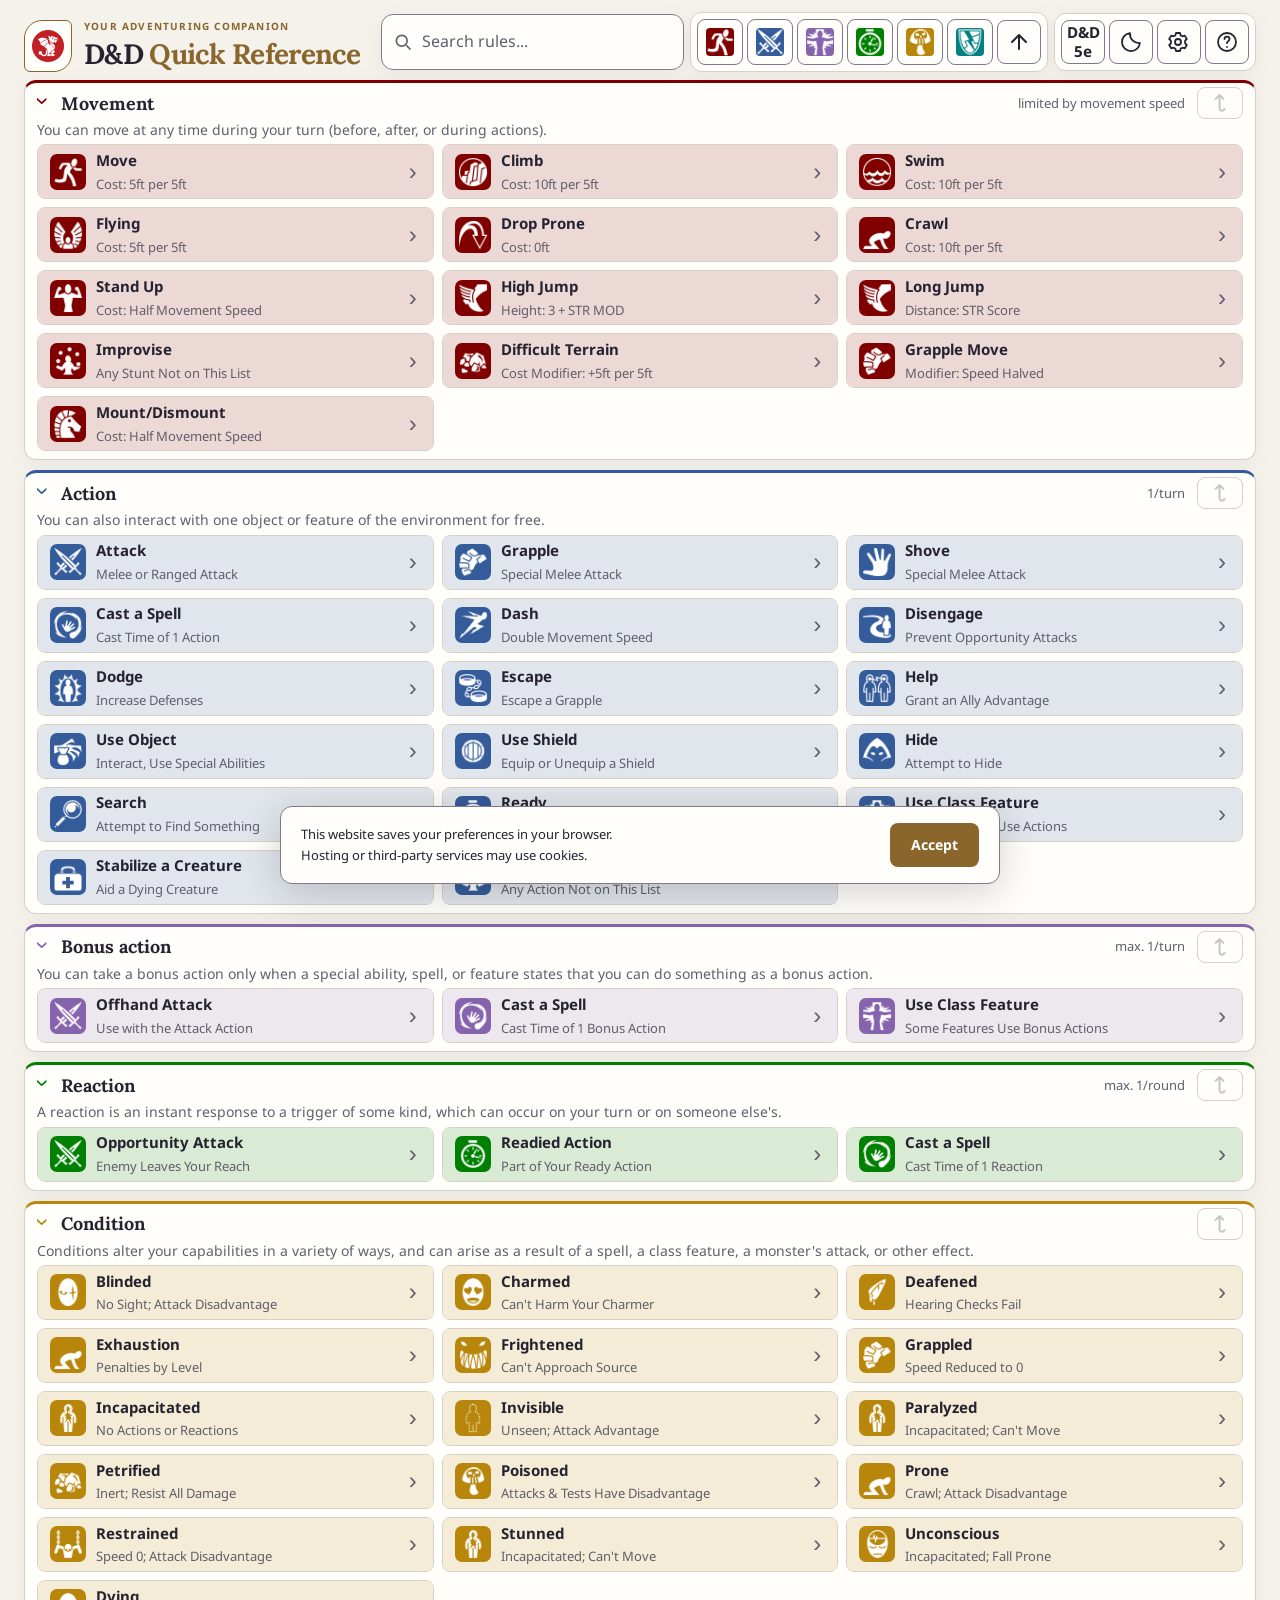
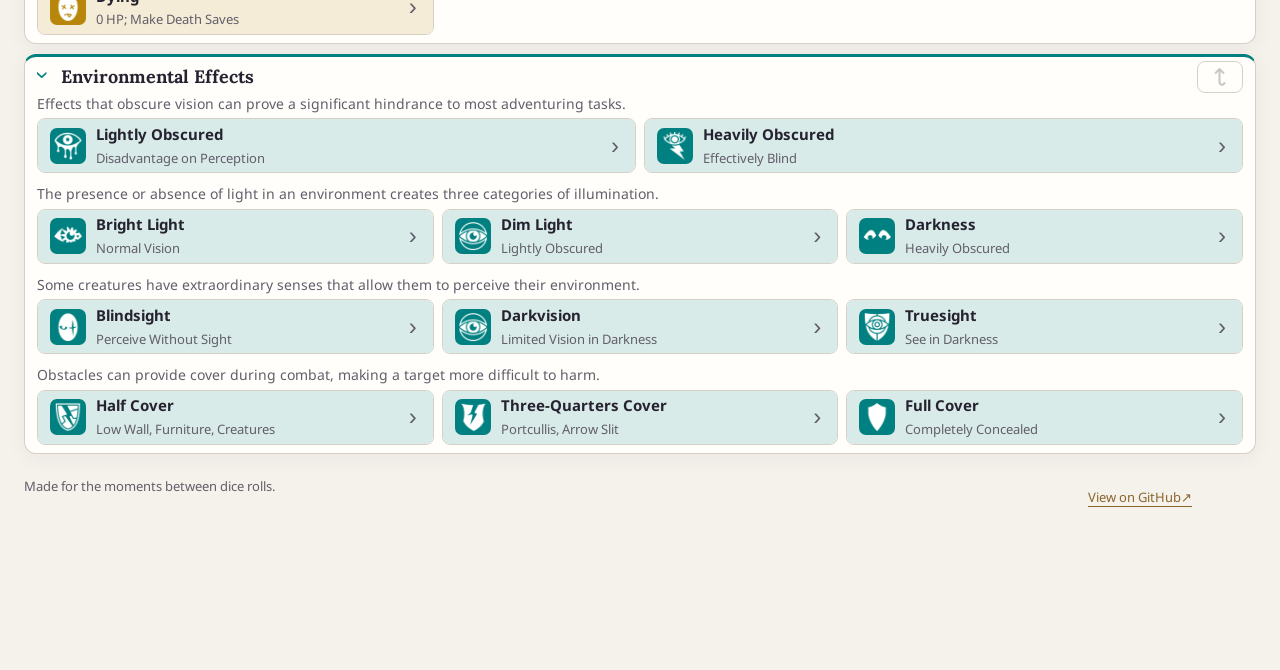
==== classic/index.html @ fcc0cbf5 "Add switchable classic layout and CNAME-based site links - Serve the 2.x look from classic/ with its" ====
<!DOCTYPE html>
<html lang="en">

<head>
    <meta charset="utf-8" />
    <meta name=viewport content="width=device-width, initial-scale=1">
    <title>D&D 5e quick reference</title>
    <!-- CSS -->
    <link rel="stylesheet" type="text/css" href="css/quickref.css">
    <!-- Fonts -->
    <link href='https://fonts.googleapis.com/css?family=Noto+Sans:400,700,400italic,700italic' rel='stylesheet'
        type='text/css'>
    <link href='https://fonts.googleapis.com/css?family=Lora:700' rel='stylesheet' type='text/css'>
    <!-- Javascript -->
    <script>
        // Show the saved layout and force a hard refresh if the cached version of the app is outdated.
        // This logic is inlined in the HTML to ensure it runs even if the main JS file is cached.
        (function() {
            // Increment this version number when you deploy breaking changes or significant updates.
            // Keep it in sync with the new layout in ../index.html.
            const CURRENT_APP_VERSION = '3.1.0';
            window.dndQuickRefAppVersion = CURRENT_APP_VERSION; // Expose version for other scripts
            const VERSION_KEY = 'appVersion';
            const storedVersion = localStorage.getItem(VERSION_KEY);

            // The classic and new layouts are separate pages; this one is the classic layout.
            let layout = localStorage.getItem('pageLayout');
            if (layout !== 'classic' && layout !== 'modern') {
                // Visitors returning from the 2.x site keep the classic look they already know.
                layout = storedVersion && parseInt(storedVersion, 10) < 3 ? 'classic' : 'modern';
                localStorage.setItem('pageLayout', layout);
            }
            if (layout !== 'classic') {
                document.documentElement.style.visibility = 'hidden';
                location.replace('../' + location.search + location.hash);
                return;
            }

            if (storedVersion !== CURRENT_APP_VERSION) {
                localStorage.setItem(VERSION_KEY, CURRENT_APP_VERSION);
                // Expand Settings after an update so changes there are visible
                localStorage.removeItem('section-settings-collapsed');
                // The 'true' argument forces a hard refresh, clearing the cache for the page.
                location.reload(true);
            }
        })();
    </script>
</head>

<body class="page-background">
    <div class="dark-mode">
        <div class="page fontsize" data-size="fullscreen">

            <!-- Movement section -->
            <div id="section-movement" class="section-container">
                <div class="section-title">
                    <div class="section-title-content">
                        <div class="section-title-text">
                            Movement
                            <span class="chevron"></span>
                            <button class="collapse-all-btn">Collapse all items</button>
                        </div>
                        <span class="float-right">limited by movement speed</span>
                    </div>
                </div>
                <div class="section-content">
                    <div class="section-row section-subtitle text fontsize">
                        You can move at any time during your turn (before, after, or during actions).
                    </div>
                    <div class="section-row" id="basic-movement">
                    </div>
                </div>
            </div>

            <!-- Action section -->
            <div id="section-action" class="section-container">
                <div class="section-title">
                    <div class="section-title-content">
                        <div class="section-title-text">
                            Action
                            <span class="chevron"></span>
                            <button class="collapse-all-btn">Collapse all items</button>
                        </div>
                        <span class="float-right">1/turn</span>
                    </div>
                </div>
                <div class="section-content">
                    <div class="section-row section-subtitle text fontsize">
                        You can also interact with one object or feature of the
                        environment for free.
                    </div>
                    <div class="section-row" id="basic-actions"></div>
                </div>
            </div>

            <!-- Bonus action section -->
            <div id="section-bonus-action" class="section-container">
                <div class="section-title">
                    <div class="section-title-content">
                        <div class="section-title-text">
                            Bonus action
                            <span class="chevron"></span>
                            <button class="collapse-all-btn">Collapse all items</button>
                        </div>
                        <span class="float-right">max. 1/turn</span>
                    </div>
                </div>
                <div class="section-content">
                    <div class="section-row section-subtitle text fontsize">
                        You can take a bonus action only when a special ability, spell, or feature
                        states that you can do something as a bonus action.
                    </div>
                    <div class="section-row" id="basic-bonus-actions"></div>
                </div>
            </div>

            <!-- Reaction section -->
            <div id="section-reaction" class="section-container">
                <div class="section-title">
                    <div class="section-title-content">
                        <div class="section-title-text">
                            Reaction
                            <span class="chevron"></span>
                            <button class="collapse-all-btn">Collapse all items</button>
                        </div>
                        <span class="float-right">max. 1/round</span>
                    </div>
                </div>
                <div class="section-content">
                    <div class="section-row section-subtitle text fontsize">
                        A reaction is an instant response to a trigger of some kind, which
                        can occur on your turn or on someone else's.
                    </div>
                    <div class="section-row" id="basic-reactions"></div>
                </div>
            </div>

            <!-- Condition section -->
            <div id="section-condition" class="section-container">
                <div class="section-title">
                    <div class="section-title-content">
                        <div class="section-title-text">
                            Condition
                            <span class="chevron"></span>
                            <button class="collapse-all-btn">Collapse all items</button>
                        </div>
                    </div>
                </div>
                <div class="section-content">
                    <div class="section-row section-subtitle text fontsize">
                        Conditions alter your capabilities in a variety of ways, and can arise as a result of a spell, a
                        class feature, a monster's attack, or other effect.
                    </div>
                    <div class="section-row" id="basic-conditions"></div>
                </div>
            </div>

            <!-- Environmental section -->
            <div id="section-environment" class="section-container">
                <div class="section-title">
                    <div class="section-title-content">
                        <div class="section-title-text">
                            Environmental Effects
                            <span class="chevron"></span>
                            <button class="collapse-all-btn">Collapse all items</button>
                        </div>
                    </div>
                </div>
                <div class="section-content">
                    <div class="section-row section-subtitle text fontsize">
                        Effects that obscure vision can prove a significant hindrance to most adventuring tasks.
                    </div>
                    <div class="section-row" id="environment-obscurance"></div>
                    <div class="section-row section-subtitle text fontsize">
                        The presence or absence of light in an environment creates three categories of illumination.
                    </div>
                    <div class="section-row" id="environment-light"></div>
                    <div class="section-row section-subtitle text fontsize">
                        Some creatures have extraordinary senses that allow them to perceive their environment.
                    </div>
                    <div class="section-row" id="environment-vision"></div>
                    <div class="section-row section-subtitle text fontsize">
                        Obstacles can provide cover during combat, making a target more difficult to harm.
                    </div>
                    <div class="section-row" id="environment-cover"></div>
                </div>
            </div>
            <!-- Settings section -->
            <div id="section-settings" class="section-container">
                <div class="section-title">
                    <div class="section-title-content">
                        <div class="section-title-text">
                            Settings
                            <span class="chevron"></span>
                            <button class="collapse-all-btn" id="app-version-display" disabled>v0.0.0</button>
                        </div>
                        <span class="float-right" id="active-ruleset-label"></span>
                    </div>
                </div>
                <div class="section-content">
                    <div class="section-row section-subtitle text fontsize">
                        You can change below toggles to adjust settings for this page.
                    </div>
                    <div class="section-row" id="settings-items-container">
                        <div class="item itemsize settings-item" title="Include Optional Rules">
                            <div class="item-text-container text" id="optional-toggle-item">
                                <div class="item-title">Include Optional Rules (*)</div>
                                <div class="item-desc">Show/hide optional official rules.</div>
                            </div>
                            <div class="item-toggle"><label class="switch">
                                    <input type="checkbox" id="optional-switch">
                                    <span class="slider round"></span>
                                </label></div>
                        </div>
                        <div class="item itemsize settings-item" title="Include Homebre Rules">
                            <div class="item-text-container text" id="homebrew-toggle-item">
                                <div class="item-title">Include Homebrew Rules (**)</div>
                                <div class="item-desc">Show/hide most common homebrew rules.</div>
                            </div>
                            <div class="item-toggle"><label class="switch">
                                    <input type="checkbox" id="homebrew-switch">
                                    <span class="slider round"></span>
                                </label></div>
                        </div>
                        <div class="item itemsize settings-item" title="Darkmode" hidden>
                            <div class="item-text-container text" id="darkmode-toggle-item">
                                <div class="item-title">Darkmode</div>
                                <div class="item-desc">Enable/Disable Darkmode</div>
                            </div>
                            <div class="item-toggle"><label class="switch">
                                    <input type="checkbox" id="darkmode-switch">
                                    <span class="slider round"></span>
                                </label></div>
                        </div>
                        <div class="item itemsize settings-item" title="Include 2024 Rules">
                            <div class="item-text-container text" id="2024rules-toggle-item">
                                <div class="item-title">Switch to 2024 Rules</div>
                                <div class="item-desc">Enable D&D 2024 Rules.</div>
                            </div>
                            <div class="item-toggle"><label class="switch">
                                    <input type="checkbox" id="rules2024-switch">
                                    <span class="slider round"></span>
                                </label></div>
                        </div>
                        <div class="item itemsize settings-item" title="Use Classic Layout">
                            <div class="item-text-container text" id="classic-layout-toggle-item">
                                <div class="item-title">Classic Layout</div>
                                <div class="item-desc">Turn off to switch to the new look of this page. The page reloads.</div>
                            </div>
                            <div class="item-toggle"><label class="switch">
                                    <input type="checkbox" id="classic-layout-switch" checked>
                                    <span class="slider round"></span>
                                </label></div>
                        </div>
                        <a href="https://github.com/mfriik/dnd5e-quickref/issues" data-site-href="issues" target="_blank" rel="noopener noreferrer" class="item itemsize settings-item" title="Leave Feedback" id="feedback-link-item">
                            <div class="item-text-container text">
                                <div class="item-title">Leave Feedback</div>
                                <div class="item-desc">Found an issue or have a suggestion? Let me know!</div>
                            </div>
                        </a>
                        <a href="../" data-site-href="site" target="_blank" rel="noopener noreferrer" class="item itemsize settings-item" title="Open Site Address" id="site-link-item">
                            <div class="item-text-container text">
                                <div class="item-title">Open <span data-site-text="name">D&D Quick Reference</span></div>
                                <div class="item-desc">Bookmark or share the address: <span data-site-text="domain">this site</span></div>
                            </div>
                            <div class="item-icon iconsize" aria-hidden="true"></div>
                        </a>
                    </div>
                </div>
            </div>
        </div>
    </div>
    <!-- Cookie notice: informs users about cookie usage and provides an accept button -->
    <div id="cookie-notice" class="cookie-notice" role="region" aria-label="Cookie notice" hidden>
        <p>This website saves your preferences in your browser.<br>Hosting or third-party services may use cookies.</p>
        <button type="button" id="accept-cookies">Accept</button>
    </div>
    <!-- Deployment links resolved from the site's CNAME domain -->
    <script src="../js/site.js"></script>
    <!-- Main quickref JavaScript logic: handles dynamic content, toggles, and filtering -->
    <script type="text/javascript" src="js/quickref.js" charset="utf-8"></script>

</body>

</html>
---- classic/css/quickref.css ----
/* Main stylesheet for D&D 5e Quick Reference web app */

/* Section containers: main card-like blocks for each rules section */
.section-container {
    border: 8px solid;
    border-radius: 8px;
    box-sizing: border-box;
    position: relative;
    display: flex;
    flex-direction: column;
    font-family: 'Noto Sans', 'Myriad Pro', Calibri, Helvetica, Arial, sans-serif;
    width: 100%;
    margin-bottom: 8px;
    page-break-inside: avoid;
}

/* Content area inside each section */
.section-content {
    padding: 8px;
    border-radius: 8px;
    margin-top: 0;
    background-color: white;
    border-color: inherit;
    font-size: inherit;
}

/* Section title bar */
.section-title {
    height: 32px;
    padding-left: 8px;
    padding-right: 8px;
    font-family: Lora, 'Calisto MT', 'Bookman Old Style', Bookman, 'Goudy Old Style', Garamond, 'Hoefler Text', 'Bitstream Charter', Georgia, serif;
    font-variant: small-caps;
    font-weight: bold;
    background-color: inherit;
    color: white;
    font-size: 16pt;
    cursor: pointer;
    display: flex;
    align-items: center;
}

.section-title-content {
    flex: 1;
    display: flex;
    justify-content: space-between;
    align-items: center;
}

.section-title-text {
    display: flex;
    align-items: center;
    gap: 8px;
}

.section-title .chevron {
    transition: transform 0.3s ease;
    font-size: 24px;
    line-height: 24px;
    margin-left: 4px;
}

.section-title .chevron:after {
    content: '▸';
}

.section-title .chevron.collapsed {
    transform: rotate(90deg);
}

/* "Collapse all items" button in section title */
.collapse-all-btn {
    background: none;
    border: 2px solid white;
    color: white;
    border-radius: 8px;
    padding: 2px 8px;
    font-size: 11pt;
    font-family: 'Noto Sans', 'Myriad Pro', Calibri, Helvetica, Arial, sans-serif;
    cursor: pointer;
    white-space: nowrap;
    transition: background-color 0.2s ease;
}

.collapse-all-btn:hover {
    background-color: rgba(255, 255, 255, 0.1);
}

.collapse-all-btn:active {
    background-color: inherit;
    transition-duration: 0.05s; /* Make the click feedback feel faster */
}

.collapse-all-btn:disabled {
    filter: grayscale(80%);
    opacity: 0.5;
    cursor: not-allowed;
    background-color: inherit;
}


/* Animated collapse/expand for section content. We animate max-height and opacity.
   JS will set explicit max-height values during the transition so the animation is smooth. */
.section-content {
    overflow: hidden;
    transition: max-height 300ms ease, opacity 220ms ease;
    /* default visible state */
    max-height: none;
    opacity: 1;
}

.section-content.collapsed {
    /* fallback: collapsed state when JS is not available */
    max-height: 0 !important;
    opacity: 0;
}

/* Utility class for floating elements to the right */
.float-right {
    float: right;
}


/* Row container for items and text in sections */
.section-row {
    font-size: inherit;
}

.section-row:before,
.section-row:after {
    display: table;
    content: " ";
    clear: both;
}

.section-row+.section-subtitle {
    margin-top: 1em;
}

/* Ensure subtitle is readable in light mode by overriding the .text color */
.section-container .section-content .section-subtitle.text {
    color: #000 !important;
}

/* Item card: represents a single rule or action */
.item {
    display: flex;
    flex-direction: column;
    justify-content: center; /* Center header vertically when collapsed */
    font-size: inherit;
    vertical-align: top;
    box-sizing: border-box;
    border: 1px solid;
    border-radius: 4px; 
    /* background-color: #fff; */ /* Will be set per-section */
    overflow: hidden;
}

/* Add transitions for smooth filtering */
.item {
    transition: opacity 300ms ease, visibility 300ms ease;
}

.item-hidden {
    display: none !important;
}

/* When item is expanded, align header to the top */
.item:has(.item-content:not(.collapsed)) {
    justify-content: flex-start;
    background-color: #fff;
}

.dark-mode-active .item:has(.item-content:not(.collapsed)) {
    background-color: #333;
}

/* When item is expanded, change text color for readability */
.section-container .item:has(.item-content:not(.collapsed)) {
    color: #000 !important; /* Black text for light mode */
}
.dark-mode-active .section-container .item:has(.item-content:not(.collapsed)) {
    color: #fff !important; /* White text for dark mode */
}

.item-header {
    display: flex;
    align-items: center;
    cursor: pointer;
    /* flex-grow: 1; */ /* Removed to keep header at top */
    padding: 4px;
}

.item-header .item-text-container,
.item-header .chevron {
    /* color: white; */ /* Color will be inherited or set by section */
}

.item-header .chevron {
    transition: transform 0.3s ease;
    font-size: 20px;
    line-height: 20px;
    margin-left: auto;
    padding: 0 8px;
}

.item-header .chevron:after {
    content: '▸';
}

.item-header .chevron.collapsed {
    transform: rotate(90deg);
}

.item-content {
    overflow: hidden;
    transition: max-height 300ms ease, opacity 220ms ease, padding 300ms ease;
    /* default visible state */
    max-height: none;
    opacity: 1;
    padding: 8px;
    background-color: #fafafa;
}

.item-content.collapsed {
    max-height: 0 !important;
    opacity: 0;
    padding: 0 8px;
}

.item-description, .item-reference {
    font-style: italic;
    font-size: inherit;
    margin-top: 0.5em;
    margin-bottom: 0.5em;
}

/* Icon for each item */
.item-icon {
    float: left;
    flex: 0 0 auto;
    background-repeat: no-repeat;
    background-size: contain;
    box-sizing: border-box;
    border-radius: 4px;
    margin-right: 4px;
}

/* Title of the item */
.item-title {
    font-weight: bold;
    font-size: inherit;
    overflow: hidden;
    text-overflow: ellipsis;
}

/* Subtitle/description of the item */
.item-desc {
    font-style: italic;
    font-size: inherit;
    overflow: hidden;
    text-overflow: ellipsis;
}

/* Container for item text */
.item-text-container {
    flex: 1;
    padding-right: 4px;
    font-size: inherit;
    display: flex;
    flex-direction: column;
    /* justify-content: center; */ /* Removed to align text to top */
}

/* Section and item color themes for each rules section */
#section-movement,
#section-movement .item {
    background-color: maroon;
    color: white;
    border-color: maroon;
}
#section-movement .item {
    border-color: maroon;
}
#section-movement .text {
    color: white;
}
#section-action,
#section-action .item {
    background-color: black;
    color: white;
    border-color: black;
}
#section-action .item {
    border-color: black;
}
#section-action .text {
    color: white;
}
#section-bonus-action,
#section-bonus-action .item {
    background-color: indigo;
    color: white;
    border-color: indigo;
}
#section-bonus-action .item {
    border-color: indigo;
}
#section-bonus-action .text {
    color: white;
}
#section-reaction,
#section-reaction .item {
    background-color: green;
    color: white;
    border-color: green;
}
#section-reaction .item {
    border-color: green;
}
#section-reaction .text {
    color: white;
}
#section-condition,
#section-condition .item {
    background-color: darkgoldenrod;
    color: white;
    border-color: darkgoldenrod;
}
#section-condition .item {
    border-color: darkgoldenrod;
}
#section-condition .text {
    color: white;
}
#section-environment,
#section-environment .item {
    background-color: teal;
    color: white;
    border-color: teal;
}
#section-environment .item {
    border-color: teal;
}
#section-environment .text {
    color: white;
}
#section-settings,
#section-settings .section-title {
    background-color: darkblue;
    color: white;
    border-color: darkblue;
}
#section-settings .item {
    border-color: darkblue;
    background-color: #fff;
}
#section-settings .text {
    color: #000;
}

/* Page fade transitions for ruleset switching */
body {
    opacity: 1; /* Start with full opacity */
    transition: opacity 650ms ease-in-out;
}
body.fade-in {
    /* This class can be used by JS if a fade-in is desired on load */
}
body.fade-out {
    opacity: 0;
}

/* Page container: centers the main content */
body {
    display: flex;
    justify-content: center;
    align-content: center;
}

/* Utility and layout classes */
.hidden {
    display: none;
}
ul {
    padding-left: 20px;
}
p,
hr {
    margin-top: 0.5em;
    margin-bottom: 0.5em;
}
hr {
    border: 0px;
    border-top: 1px solid gray;
}
p:first-child {
    margin-top: 1em;
}

/* Responsive font and item sizes for different devices */
/* Smart phone, portrait */
@media (min-width: 0px) and (max-width: 600px) {
    .fontsize {
        font-size: 12pt;
    }

    .iconsize {
        width: 44px;
        height: 44px;
    }

    /* .itemsize {
        width: 100%;
        /* padding-right: 0; */ /* No padding needed with margin */
    /* } */
}

/* Smart phone, landscape */
@media (min-width: 601px) and (max-width: 767px) {
    .fontsize {
        font-size: 11pt;
    }

    .iconsize {
        width: 40px;
        height: 40px;
    }

    /* .itemsize {
        width: 50%;
        /* padding-right: 4px; */ /* No padding needed with margin */
    /* } */
}

/* Tablet, portrait */
@media (min-width: 768px) and (max-width: 991px) {
    .fontsize {
        font-size: 11pt;
    }

    .iconsize {
        width: 40px;
        height: 40px;
    }

    /* .itemsize {
        width: 33%;
        /* padding-right: 4px; */ /* No padding needed with margin */
    /* } */
}

/* Tablet, landscape */
@media (min-width: 992px) and (max-width: 1199px) {
    .fontsize {
        font-size: 12pt;
    }

    .iconsize {
        width: 44px;
        height: 44px;
    }

    /* .itemsize {
        width: 33%;
        /* padding-right: 4px; */ /* No padding needed with margin */
    /* } */
}

/* Small desktop screen */
@media (min-width: 1200px) and (max-width: 1599px) {
    .fontsize {
        font-size: 12pt;
    }

    .iconsize {
        width: 44px;
        height: 44px;
    }

    /* .itemsize {
        width: 25%;
        /* padding-right: 4px; */ /* No padding needed with margin */
    /* } */
}

/* Large desktop screen */
@media (min-width: 1600px) {
    .fontsize {
        font-size: 12pt;
    }

    .iconsize {
        width: 44px;
        height: 44px;
    }

    /* .itemsize {
        width: 20%;
        /* padding-right: 4px; */ /* No padding needed with margin */
    /* } */
}

/* Flexible item sizing */
.itemsize {
    /* flex-grow: 1; */
    /* flex-basis: 280px; */
    width: 100%; /* Items will take the width of the grid column */
}

/* Print */
@media print {
    .fontsize {
        font-size: 10pt;
    }

    .iconsize {
        width: 36px;
        height: 36px;
    }

    .itemsize {
        width: 33%;
        /* padding-right: 4px; */ /* No padding needed with margin */
    }
}

/* Switch/toggle styles for settings */
.switch {
    position: relative;
    display: inline-block;
    width: 48px;
    height: 28px;
}
.switch input {
    opacity: 0;
    width: 0;
    height: 0;
}
.slider {
    position: absolute;
    cursor: pointer;
    top: 0;
    left: 0;
    right: 0;
    bottom: 0;
    background-color: #ccc;
    -webkit-transition: .4s;
    transition: .4s;
}
.slider:before {
    position: absolute;
    content: "";
    height: 20px;
    width: 20px;
    left: 4px;
    bottom: 4px;
    background-color: white;
    -webkit-transition: .4s;
    transition: .4s;
}
input:checked+.slider {
    background-color: darkblue;
}
input:focus+.slider {
    box-shadow: 0 0 1px darkblue;
}
input:checked+.slider:before {
    -webkit-transform: translateX(20px);
    -ms-transform: translateX(20px);
    transform: translateX(20px);
}
.slider.round {
    border-radius: 28px;
}
.slider.round:before {
    border-radius: 50%;
}
.settings {
    font-weight: bold;
    font-size: inherit;
    overflow: hidden;
    text-overflow: ellipsis;
    white-space: nowrap;
    font-family: 'Noto Sans', 'Myriad Pro', Calibri, Helvetica, Arial, sans-serif;
}

/* Settings item specific styles */
.settings-item {
    flex-direction: row;
    align-items: center;
    padding: 4px;
}

.settings-item .item-text-container {
    padding-right: 8px;
}

.settings-item .item-text-container {
    flex-shrink: 1; /* Allow text to shrink and wrap */
    min-width: 0; /* Allow flex item to shrink below its content size */
}

.settings-item .item-toggle {
    margin-left: auto;
}

.settings-item .item-icon {
    margin-left: auto;
    margin-right: 0;
    filter: brightness(0);
}

#site-link-item .item-icon {
    background-image: url(../../img/castle.png);
}

/* Container for settings items to enable flex grid layout */
#settings-items-container {
    display: grid;
    grid-template-columns: repeat(auto-fill, minmax(350px, 1fr));
    gap: 8px;
}

.items-grid-container {
    display: grid;
    grid-template-columns: repeat(auto-fill, minmax(350px, 1fr));
    gap: 8px;
    align-items: start;
}

/* Remove float-clearing pseudo-elements from grid containers to prevent empty cells */
.items-grid-container::before,
.items-grid-container::after,
#settings-items-container::before,
#settings-items-container::after {
    display: none;
}

/* Dark mode overrides for backgrounds, text, and modal */
/* Dark mode background and text color */
.dark-mode-active {
    background-color: #222;
    color: #fff;
}

/* Section container border color in dark mode */
.dark-mode-active .section-container {
    border-color: #444;
}

/* Section content background and text color in dark mode */
.dark-mode-active .section-content {
    background-color: #333;
    color: #fff;
}

/* Section row, subtitle, and modal reference text color in dark mode */
.dark-mode-active .section-row,
.dark-mode-active .section-container .section-content .section-subtitle.text {
    color: #fff !important;
}


/* Item title, description, and text container color in dark mode */
.dark-mode-active .item-title,
.dark-mode-active .item-desc,
.dark-mode-active .item-text-container {
    color: #fff;
}

/* Horizontal rule color in dark mode */
.dark-mode-active hr {
    border-top-color: #666;
}

.dark-mode-active .item-content {
    background-color: #2a2a2a;
}


.dark-mode-active #section-movement,
.dark-mode-active #section-movement .item {
    background-color: #8f3838;
    border-color: #8f3838;
}
.dark-mode-active #section-movement .item {
    border-color: #8f3838;
}
.dark-mode-active #section-movement .text {
    color: #fff;
}
.dark-mode-active #section-action,
.dark-mode-active #section-action .item {
    background-color: #09151A;
    border-color: #09151A;
}
.dark-mode-active #section-action .item {
    border-color: #09151A;
}
.dark-mode-active #section-action .text {
    color: #fff;
}
.dark-mode-active #section-bonus-action,
.dark-mode-active #section-bonus-action .item {
    background-color: #311942;
    border-color: #311942;
}
.dark-mode-active #section-bonus-action .item {
    border-color: #311942;
}
.dark-mode-active #section-bonus-action .text {
    color: #fff;
}
.dark-mode-active #section-reaction,
.dark-mode-active #section-reaction .item {
    background-color: DarkOliveGreen;
    border-color: DarkOliveGreen;
}
.dark-mode-active #section-reaction .item {
    border-color: DarkOliveGreen;
}
.dark-mode-active #section-reaction .text {
    color: #fff;
}
.dark-mode-active #section-condition .text {
    color: #fff;
}
.dark-mode-active #section-condition,
.dark-mode-active #section-condition .item {
    background-color: #7a4b2a;
    border-color: #7a4b2a;
}
.dark-mode-active #section-condition .item {
    border-color: #7a4b2a;
}
.dark-mode-active #section-environment,
.dark-mode-active #section-environment .item {
    background-color: #2f4f4f;
    border-color: #2f4f4f;
}
.dark-mode-active #section-environment .item {
    border-color: #2f4f4f;
}
.dark-mode-active #section-environment .text {
    color: #fff;
}
.dark-mode-active #section-settings,
.dark-mode-active #section-settings .section-title {
    background-color: DarkSlateBlue;
    border-color: DarkSlateBlue;
}
.dark-mode-active #section-settings .item {
    border-color: DarkSlateBlue;
    background-color: #333;
}
.dark-mode-active #section-settings .text {
    /* Subtitle color is handled by the more specific rule for .section-subtitle */
    color: #fff;
}

.dark-mode-active #section-settings .item-icon {
    filter: none;
}

/* Switch styles in dark mode */
.dark-mode-active input:checked+.slider {
    background-color: DarkSlateBlue;
}
.dark-mode-active input:focus+.slider {
    box-shadow: 0 0 1px DarkSlateBlue;
}

/* Cookie notice copied from the new layout; its colors follow the classic dark mode switch */
html {
    scroll-padding-bottom: var(--cookie-space, 0px);
}
body.has-cookie-notice {
    padding-bottom: var(--cookie-space, 140px);
}
.cookie-notice {
    --cookie-surface: #fffefa;
    --cookie-text: #262331;
    --cookie-line: #81798b;
    --cookie-accent: #8a652c;
    --cookie-accent-hover: #705021;
    --cookie-on-accent: #ffffff;
    --cookie-focus: #2264b7;
    position: fixed;
    bottom: 16px;
    left: 50%;
    transform: translateX(-50%);
    width: min(720px, calc(100% - 32px));
    box-sizing: border-box;
    display: flex;
    align-items: center;
    gap: 20px;
    padding: 16px 20px;
    border: 1px solid var(--cookie-line);
    border-radius: 12px;
    background: var(--cookie-surface);
    color: var(--cookie-text);
    box-shadow: 0 8px 40px rgb(0 0 0 / 18%);
    z-index: 9999;
    font-family: 'Noto Sans', Calibri, Helvetica, Arial, sans-serif;
    font-size: .8125rem;
    line-height: 1.6;
}
.dark-mode-active .cookie-notice {
    --cookie-surface: #1e1e1e;
    --cookie-text: #f2f2f2;
    --cookie-line: #909090;
    --cookie-accent: #d6b77c;
    --cookie-accent-hover: #e8cb94;
    --cookie-on-accent: #202020;
    --cookie-focus: #90bfff;
}
.cookie-notice[hidden] {
    display: none;
}
.cookie-notice p {
    margin: 0;
    flex: 1;
}
.cookie-notice button {
    min-height: 44px;
    flex-shrink: 0;
    padding: 10px 20px;
    border: 1px solid transparent;
    border-radius: 8px;
    background: var(--cookie-accent);
    color: var(--cookie-on-accent);
    font-family: inherit;
    font-weight: bold;
    font-size: .875rem;
    cursor: pointer;
}
.cookie-notice button:hover {
    background: var(--cookie-accent-hover);
}
.cookie-notice button:focus-visible {
    outline: 3px solid var(--cookie-focus);
    outline-offset: 3px;
}
@media (max-width: 380px) {
    .cookie-notice { flex-wrap: wrap; gap: 10px; padding: 12px; }
    .cookie-notice button { margin-left: auto; }
    .cookie-notice p { flex-basis: 100%; }
}
@media print {
    body.has-cookie-notice { padding-bottom: 0; }
    .cookie-notice { display: none !important; }
}
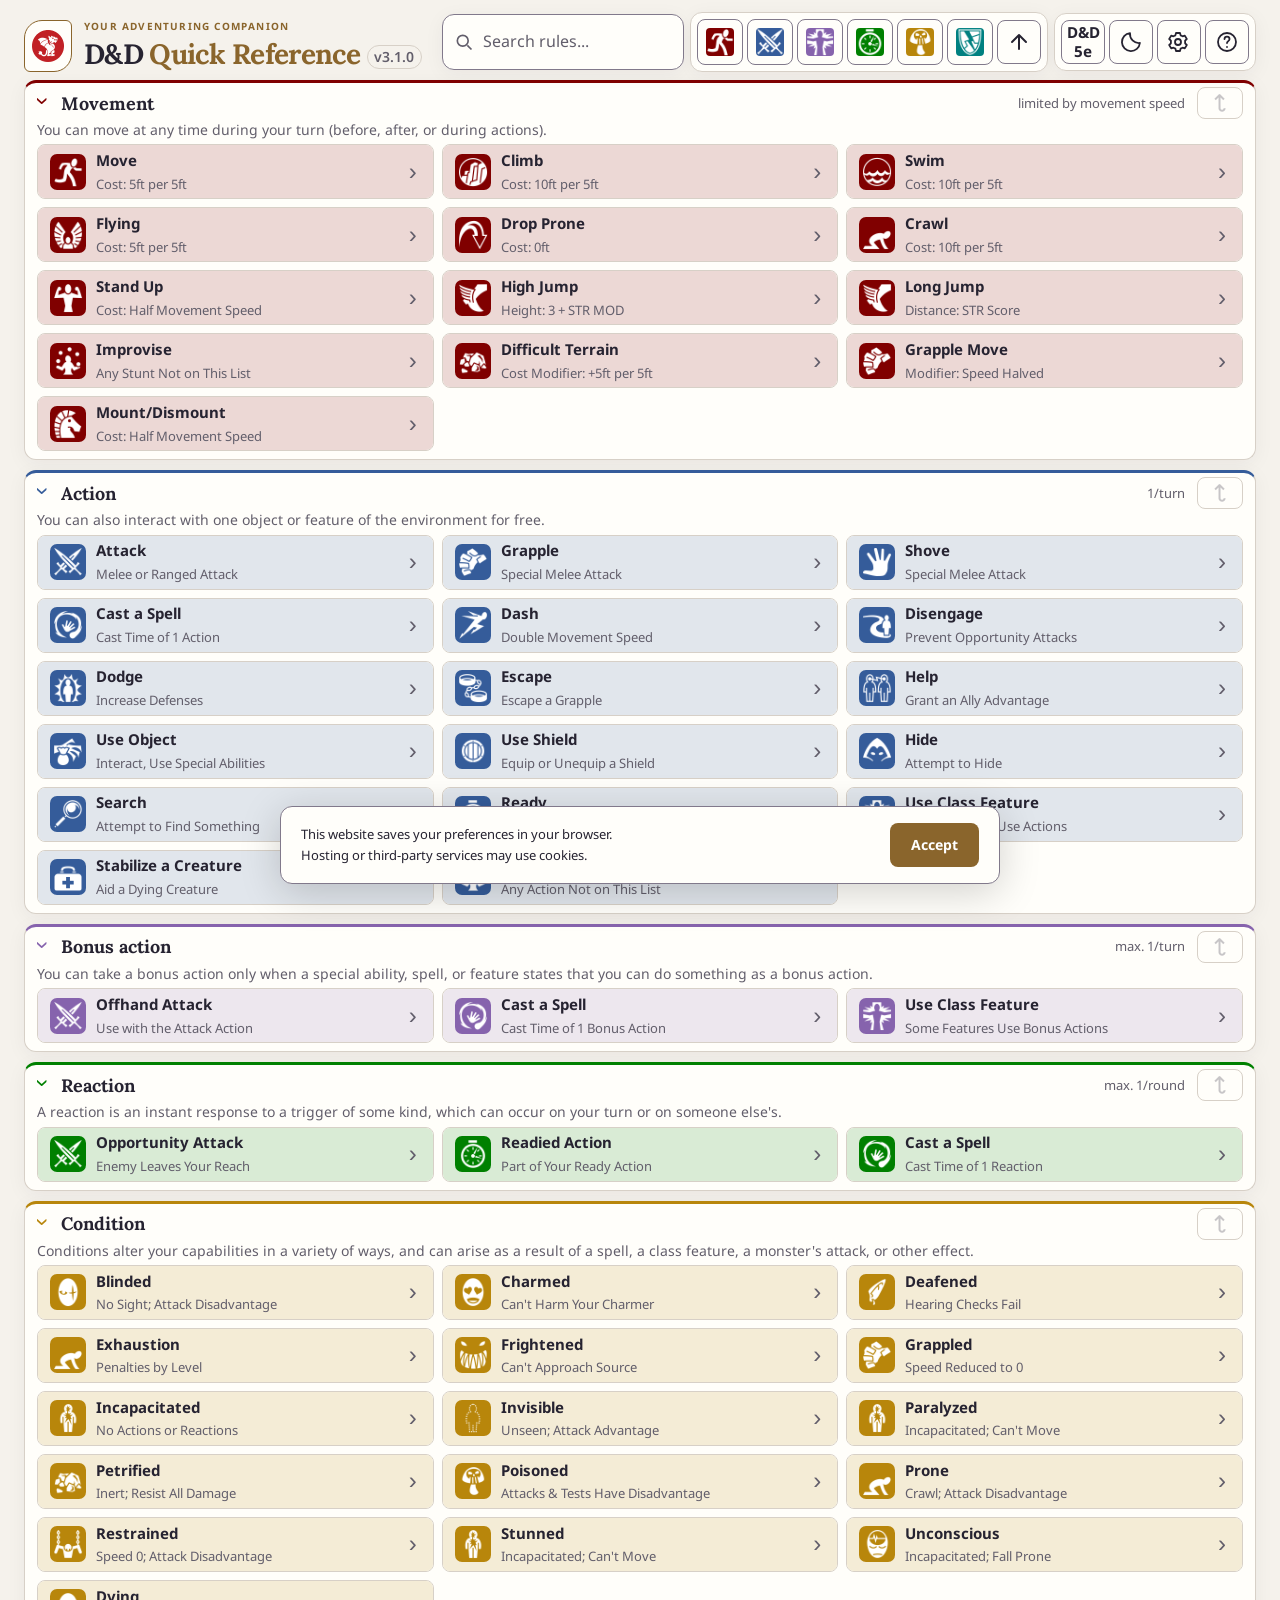
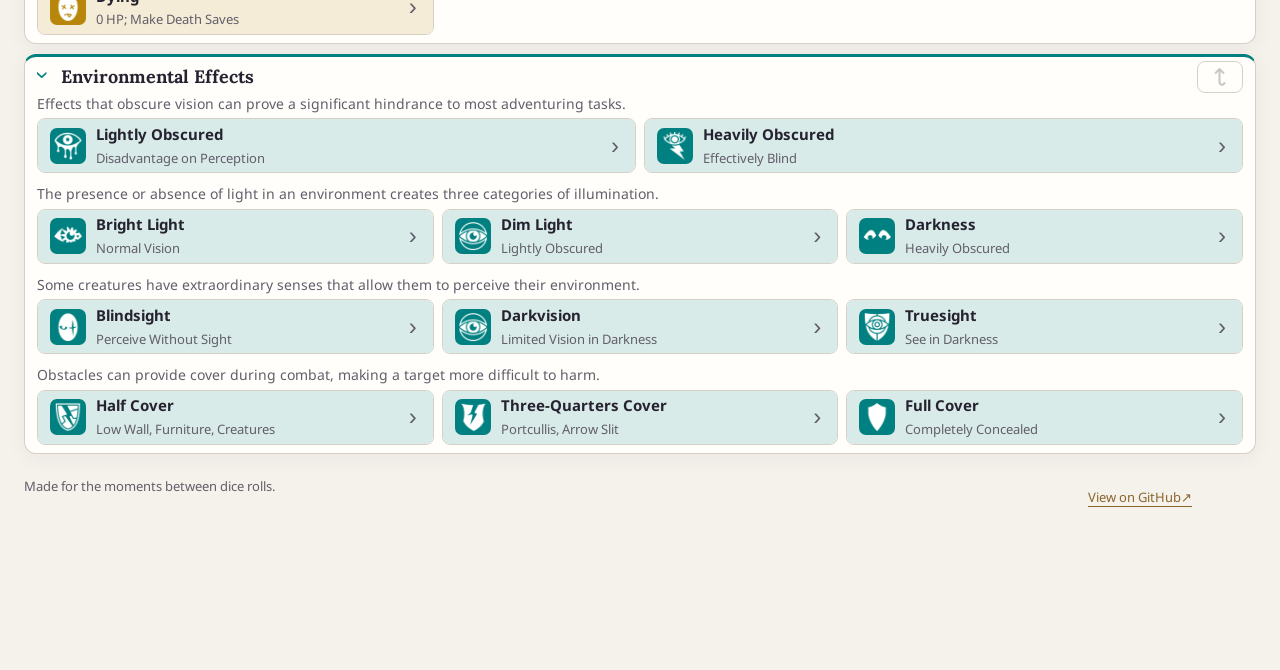
==== commit ed90a4d4: "Update page title and add version display to header in classic layout" ====
--- a/classic/index.html
+++ b/classic/index.html
@@ -4,7 +4,8 @@
 <head>
     <meta charset="utf-8" />
     <meta name=viewport content="width=device-width, initial-scale=1">
-    <title>D&D 5e quick reference</title>
+    <meta name="darkreader-lock">
+    <title>D&D 5e Quick Reference</title>
     <!-- CSS -->
     <link rel="stylesheet" type="text/css" href="css/quickref.css">
     <!-- Fonts -->
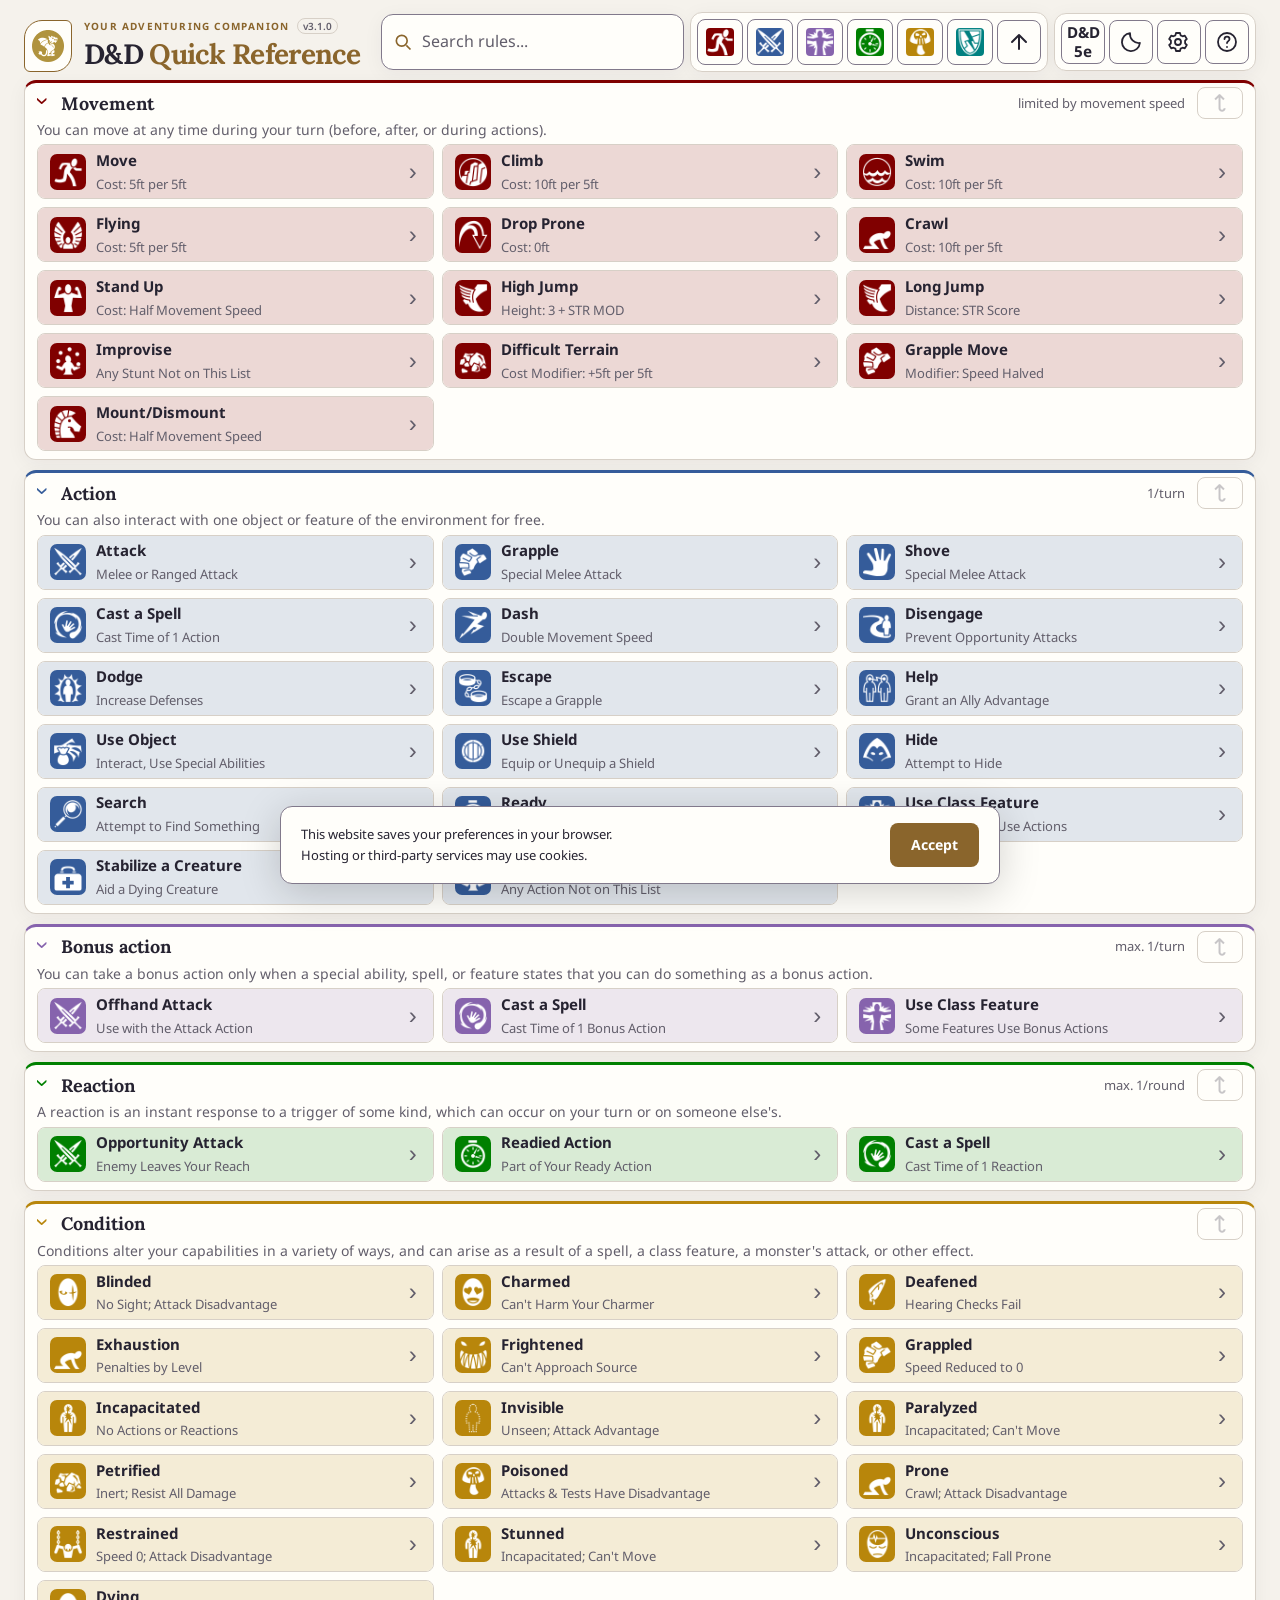
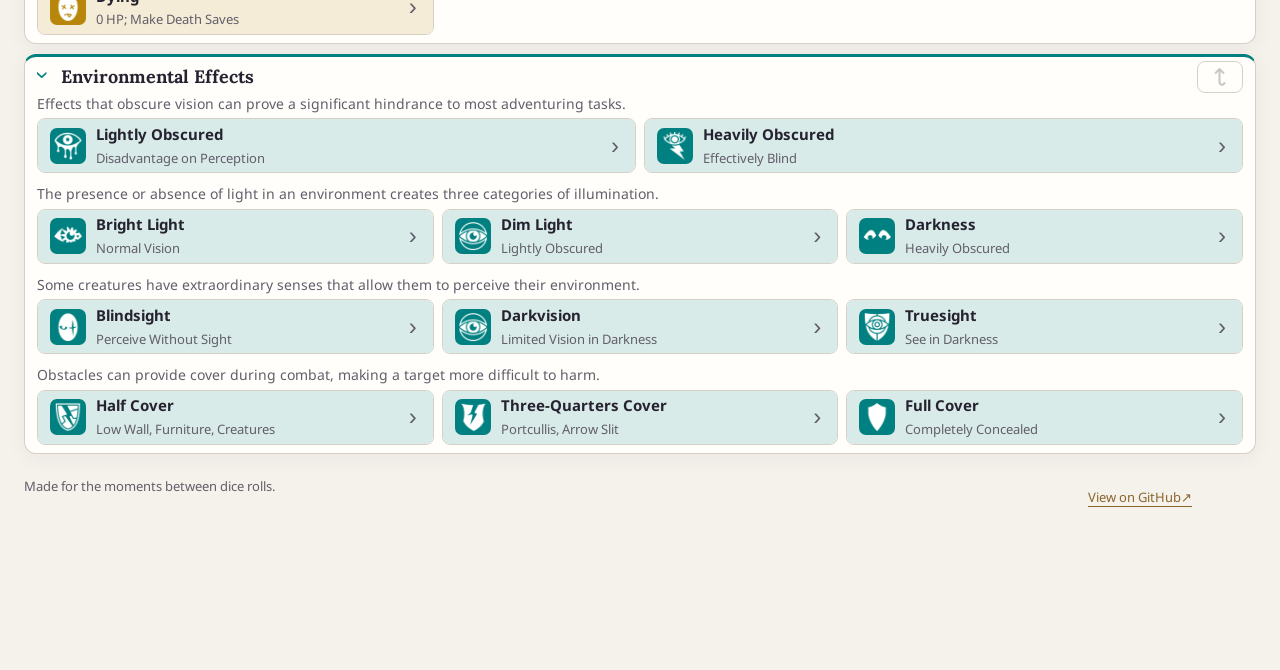
==== commit 2b8a2499: "Update site links and deployment handling for improved navigation between main and test sites" ====
--- a/classic/index.html
+++ b/classic/index.html
@@ -259,10 +259,10 @@
                                 <div class="item-desc">Found an issue or have a suggestion? Let me know!</div>
                             </div>
                         </a>
-                        <a href="../" data-site-href="site" target="_blank" rel="noopener noreferrer" class="item itemsize settings-item" title="Open Site Address" id="site-link-item">
+                        <a href="../" data-site-href="otherSite" target="_blank" rel="noopener noreferrer" class="item itemsize settings-item" title="Open Other Site" id="site-link-item">
                             <div class="item-text-container text">
-                                <div class="item-title">Open <span data-site-text="name">D&D Quick Reference</span></div>
-                                <div class="item-desc">Bookmark or share the address: <span data-site-text="domain">this site</span></div>
+                                <div class="item-title">Open <span data-site-text="otherName">other D&D site</span></div>
+                                <div class="item-desc">Visit the other deployment: <span data-site-text="otherDomain">other site</span></div>
                             </div>
                             <div class="item-icon iconsize" aria-hidden="true"></div>
                         </a>
